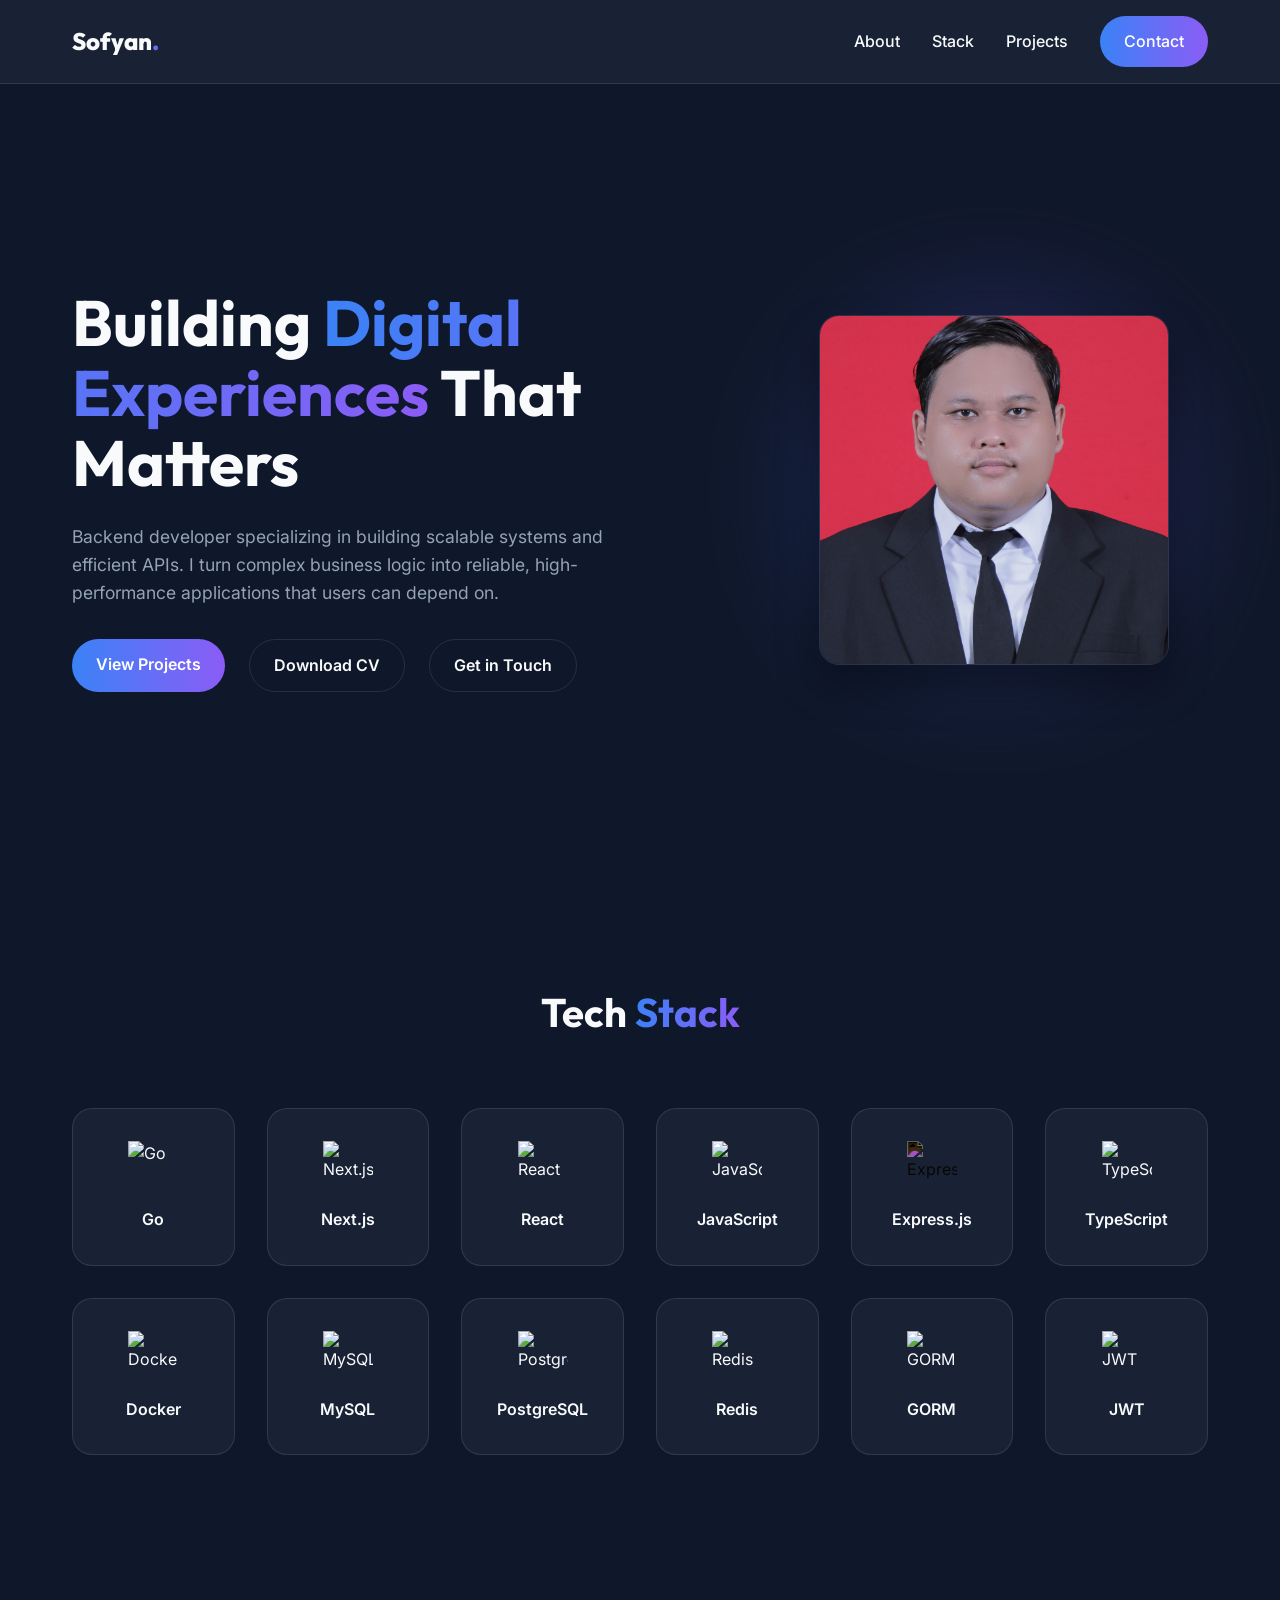
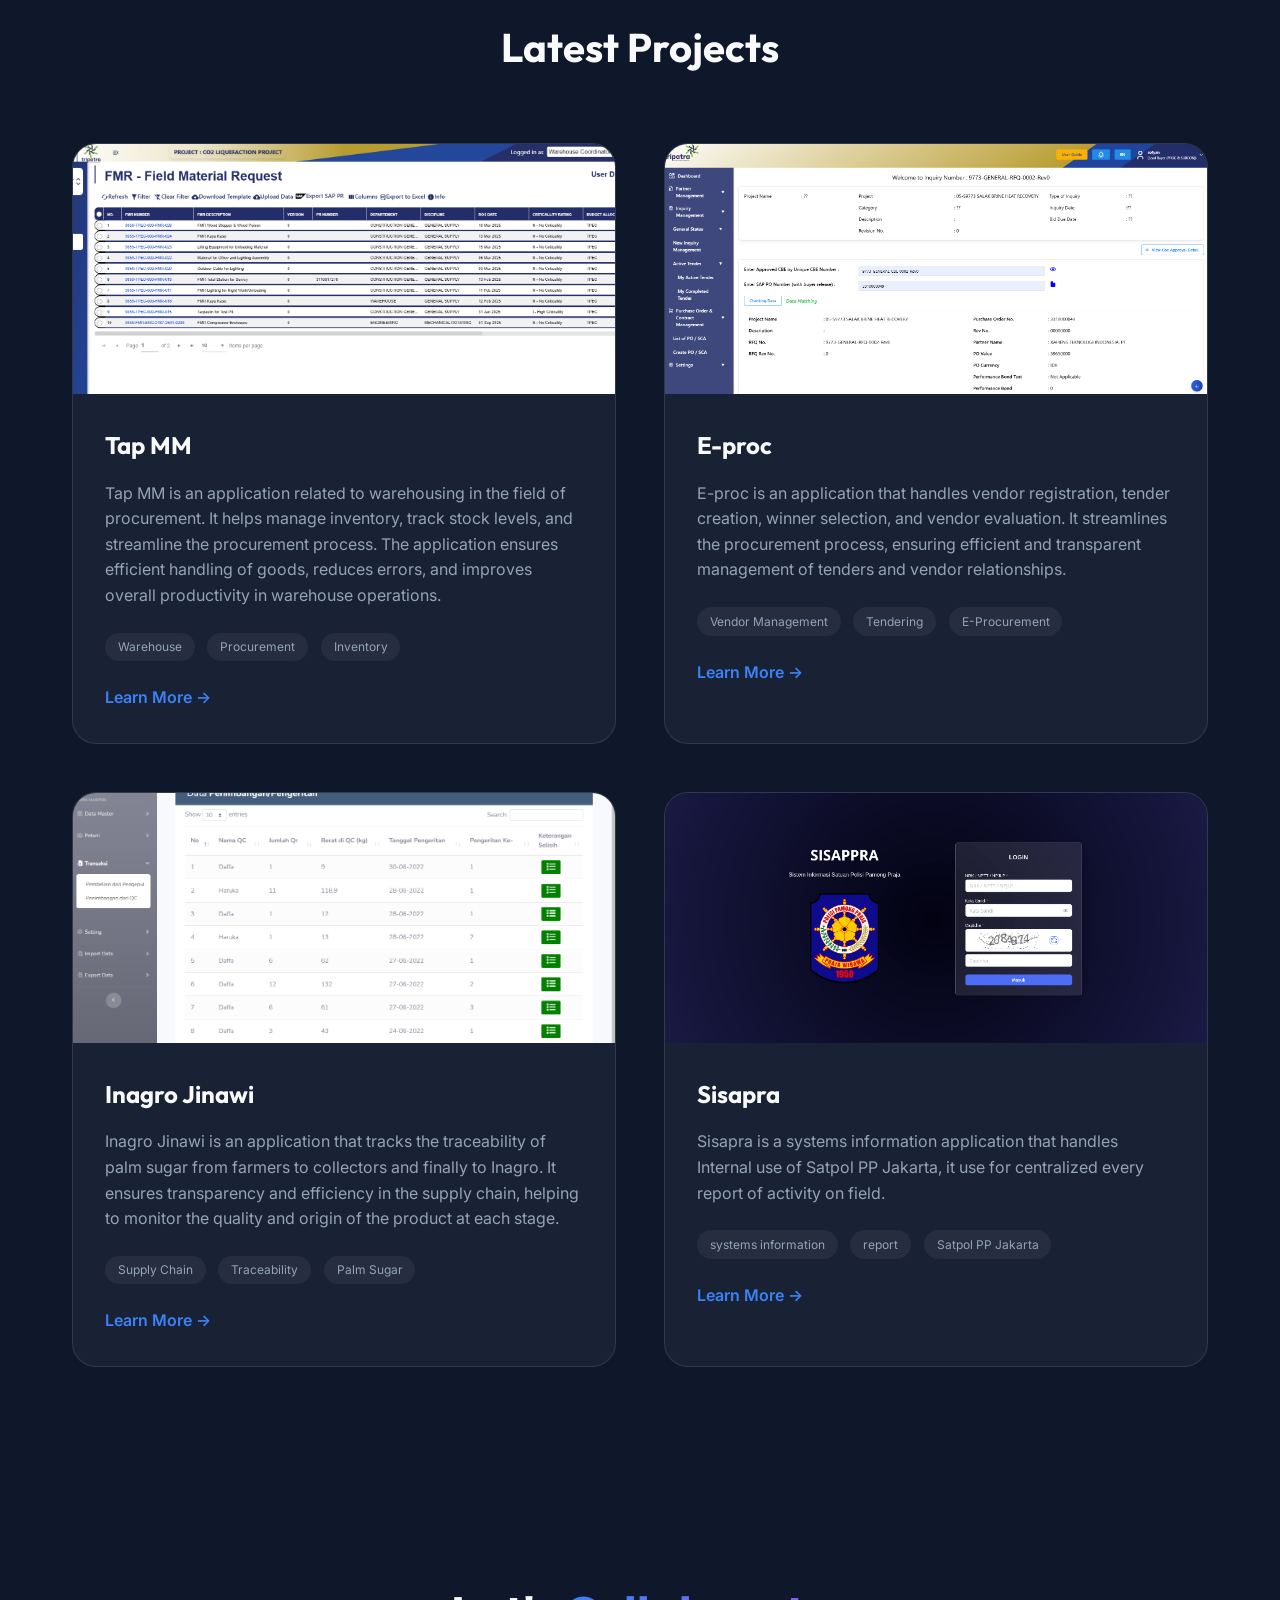
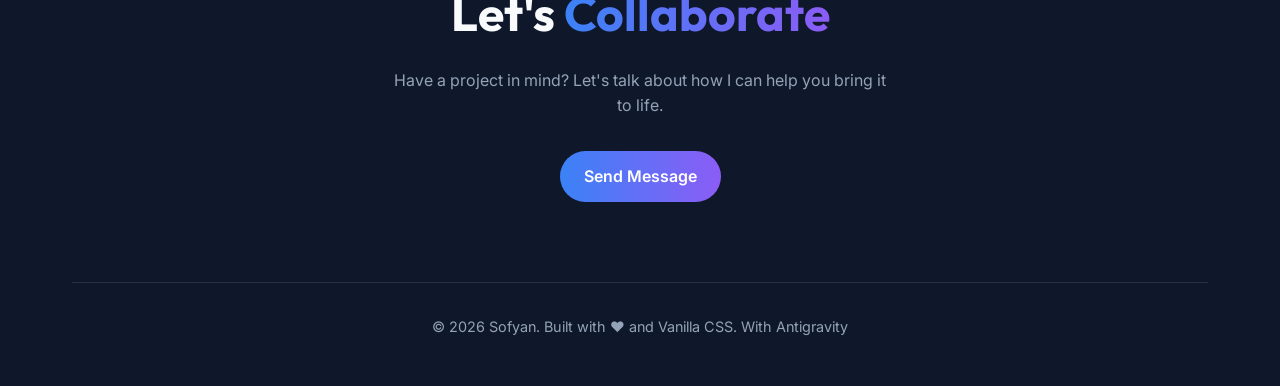
==== index.html @ 95cfdc83 "initial commit" ====
<!DOCTYPE html>
<html lang="en">

<head>
    <meta charset="UTF-8">
    <meta name="viewport" content="width=device-width, initial-scale=1.0">
    <title>Sofyan | Backend Developer Portfolio | Scalable Systems & APIs</title>

    <!-- SEO Meta Tags -->
    <meta name="description"
        content="Sofyan Wanadi is a Backend Developer specializing in Go, Next.js, and high-performance system architecture. Explore projects like Tap MM, E-proc, and Inagro Jinawi.">
    <meta name="keywords"
        content="Backend Developer, Go Developer, Next.js Portfolio, Sofyan Wanadi, Software Engineer Jakarta, Scalable Systems, API Development">
    <meta name="author" content="Sofyan Wanadi">
    <meta name="location" content="Jakarta, Indonesia, Purwokerto, Banyumas">

    <!-- Open Graph / Facebook -->
    <meta property="og:type" content="website">
    <meta property="og:url" content="nayfos.tech">
    <meta property="og:title" content="Sofyan | Backend Developer Portfolio">
    <meta property="og:description"
        content="Building digital experiences that matter with high-performance backend systems.">
    <meta property="og:image" content="nayfos.tech">

    <!-- Twitter -->
    <!-- <meta property="twitter:card" content="summary_large_image">
    <meta property="twitter:url" content="nayfos.tech">
    <meta property="twitter:title" content="Sofyan | Backend Developer Portfolio">
    <meta property="twitter:description" content="Building digital experiences that matter with high-performance backend systems.">
    <meta property="twitter:image" content="https://sofyan.dev/profile.jpg"> -->

    <link rel="preconnect" href="https://fonts.googleapis.com">
    <link rel="preconnect" href="https://fonts.gstatic.com" crossorigin>
    <link
        href="https://fonts.googleapis.com/css2?family=Outfit:wght@300;400;600;800&family=Inter:wght@300;400;500;600&display=swap"
        rel="stylesheet">
    <link rel="stylesheet" href="style.css">
</head>

<body>
    <nav class="navbar">
        <div class="container">
            <h1 class="logo">Sofyan<span class="accent">.</span></h1>
            <ul class="nav-links">
                <li><a href="#about">About</a></li>
                <li><a href="#stack">Stack</a></li>
                <li><a href="#projects">Projects</a></li>
                <li><a href="#contact" class="btn-primary">Contact</a></li>
            </ul>
        </div>
    </nav>

    <header id="about" class="hero">
        <div class="container">
            <div class="hero-content">
                <!-- <span class="badge">Available for Work</span> -->
                <h2 class="hero-title">Building <span class="accent">Digital Experiences</span> That Matters</h2>
                <p class="hero-subtitle">Backend developer specializing in building scalable systems and efficient APIs.
                    I turn complex business logic into reliable, high-performance applications that users can depend on.
                </p>
                <div class="hero-actions">
                    <a href="#projects" class="btn-primary">View Projects</a>
                    <a href="cv.pdf" class="btn-secondary" download>Download CV</a>
                    <a href="#contact" class="btn-secondary">Get in Touch</a>
                </div>
            </div>
            <div class="hero-image">
                <div class="image-wrapper">
                    <img src="18.11.0120_Sofyan Wanadi.jpg" alt="Sofyan Profile" class="profile-img">
                    <div class="blob"></div>
                </div>
            </div>
        </div>
    </header>

    <section id="stack" class="stack">
        <div class="container">
            <h2 class="section-title">Tech <span class="accent">Stack</span></h2>
            <div class="stack-grid">
                <div class="stack-card">
                    <img src="https://cdn.jsdelivr.net/gh/devicons/devicon/icons/go/go-original.svg" alt="Go">
                    <span>Go</span>
                </div>
                <div class="stack-card">
                    <img src="https://cdn.jsdelivr.net/gh/devicons/devicon/icons/nextjs/nextjs-original.svg"
                        alt="Next.js">
                    <span>Next.js</span>
                </div>
                <div class="stack-card">
                    <img src="https://cdn.jsdelivr.net/gh/devicons/devicon/icons/react/react-original.svg" alt="React">
                    <span>React</span>
                </div>
                <div class="stack-card">
                    <img src="https://cdn.jsdelivr.net/gh/devicons/devicon/icons/javascript/javascript-original.svg"
                        alt="JavaScript">
                    <span>JavaScript</span>
                </div>
                <div class="stack-card">
                    <img src="https://cdn.jsdelivr.net/gh/devicons/devicon/icons/express/express-original.svg"
                        alt="Express.js" style="filter: invert(1);">
                    <span>Express.js</span>
                </div>
                <div class="stack-card">
                    <img src="https://cdn.jsdelivr.net/gh/devicons/devicon/icons/typescript/typescript-original.svg"
                        alt="TypeScript">
                    <span>TypeScript</span>
                </div>
                <div class="stack-card">
                    <img src="https://cdn.jsdelivr.net/gh/devicons/devicon/icons/docker/docker-original.svg"
                        alt="Docker">
                    <span>Docker</span>
                </div>
                <div class="stack-card">
                    <img src="https://cdn.jsdelivr.net/gh/devicons/devicon/icons/mysql/mysql-original.svg" alt="MySQL">
                    <span>MySQL</span>
                </div>
                <div class="stack-card">
                    <img src="https://cdn.jsdelivr.net/gh/devicons/devicon/icons/postgresql/postgresql-original.svg"
                        alt="PostgreSQL">
                    <span>PostgreSQL</span>
                </div>
                <div class="stack-card">
                    <img src="https://cdn.jsdelivr.net/gh/devicons/devicon/icons/redis/redis-original.svg" alt="Redis">
                    <span>Redis</span>
                </div>
                <div class="stack-card">
                    <img src="https://cdn.jsdelivr.net/gh/devicons/devicon/icons/go/go-original.svg" alt="GORM">
                    <span>GORM</span>
                </div>
                <div class="stack-card">
                    <img src="https://cdn.jsdelivr.net/gh/devicons/devicon/icons/auth0/auth0-original.svg" alt="JWT">
                    <span>JWT</span>
                </div>
            </div>
        </div>
    </section>

    <section id="projects" class="projects">
        <div class="container">
            <h2 class="section-title">Latest <span>Projects</span></h2>
            <div class="projects-grid">
                <div class="project-card">
                    <div class="project-image">
                        <img src="tapmm.png" alt="Tap MM">
                    </div>
                    <div class="project-info">
                        <h3>Tap MM</h3>
                        <p>Tap MM is an application related to warehousing in the field of procurement. It helps manage
                            inventory, track stock levels, and streamline the procurement process. The application
                            ensures efficient handling of goods, reduces errors, and improves overall productivity in
                            warehouse operations.</p>
                        <div class="project-tags">
                            <span>Warehouse</span>
                            <span>Procurement</span>
                            <span>Inventory</span>
                        </div>
                        <a href="article.html?project=tapmm" class="project-link">Learn More &rarr;</a>
                    </div>
                </div>
                <div class="project-card">
                    <div class="project-image">
                        <img src="eproc.png" alt="E-proc">
                    </div>
                    <div class="project-info">
                        <h3>E-proc</h3>
                        <p>E-proc is an application that handles vendor registration, tender creation, winner selection,
                            and vendor evaluation. It streamlines the procurement process, ensuring efficient and
                            transparent management of tenders and vendor relationships.</p>
                        <div class="project-tags">
                            <span>Vendor Management</span>
                            <span>Tendering</span>
                            <span>E-Procurement</span>
                        </div>
                        <a href="article.html?project=eproc" class="project-link">Learn More &rarr;</a>
                    </div>
                </div>
                <div class="project-card">
                    <div class="project-image">
                        <img src="inagro.png" alt="Inagro Jinawi">
                    </div>
                    <div class="project-info">
                        <h3>Inagro Jinawi</h3>
                        <p>Inagro Jinawi is an application that tracks the traceability of palm sugar from farmers to
                            collectors and finally to Inagro. It ensures transparency and efficiency in the supply
                            chain, helping to monitor the quality and origin of the product at each stage.</p>
                        <div class="project-tags">
                            <span>Supply Chain</span>
                            <span>Traceability</span>
                            <span>Palm Sugar</span>
                        </div>
                        <a href="article.html?project=inagro" class="project-link">Learn More &rarr;</a>
                    </div>
                </div>
                <div class="project-card">
                    <div class="project-image">
                        <img src="sisappra.png" alt="Sisapra">
                    </div>
                    <div class="project-info">
                        <h3>Sisapra</h3>
                        <p>Sisapra is a systems information application that handles Internal use of Satpol PP Jakarta,
                            it use for centralized every report of activity on field.</p>
                        <div class="project-tags">
                            <span>systems information</span>
                            <span>report</span>
                            <span>Satpol PP Jakarta</span>
                        </div>
                        <a href="article.html?project=sisapra" class="project-link">Learn More &rarr;</a>
                    </div>
                </div>
            </div>
        </div>
    </section>

    <footer id="contact">
        <div class="container">
            <div class="footer-content">
                <h2>Let's <span class="accent">Collaborate</span></h2>
                <p>Have a project in mind? Let's talk about how I can help you bring it to life.</p>
                <a href="mailto:sofyanwanadi6@gmail.com" class="btn-primary">Send Message</a>
            </div>
            <div class="footer-bottom">
                <p>&copy; 2026 Sofyan. Built with ❤️ and Vanilla CSS. With Antigravity</p>
            </div>
        </div>
    </footer>
</body>

</html>
---- style.css ----
:root {
    --bg-color: #0f172a;
    --fg-color: #f8fafc;
    --accent-color: #3b82f6;
    --second-accent: #8b5cf6;
    --glass-bg: rgba(30, 41, 59, 0.7);
    --glass-border: rgba(255, 255, 255, 0.1);
    --text-muted: #94a3b8;
    --transition: all 0.3s cubic-bezier(0.4, 0, 0.2, 1);
}

* {
    margin: 0;
    padding: 0;
    box-sizing: border-box;
}

html {
    scroll-behavior: smooth;
}

body {
    background-color: var(--bg-color);
    color: var(--fg-color);
    font-family: 'Inter', sans-serif;
    line-height: 1.6;
    overflow-x: hidden;
}

h1,
h2,
h3,
.logo {
    font-family: 'Outfit', sans-serif;
}

.container {
    max-width: 1200px;
    margin: 0 auto;
    padding: 0 2rem;
}

.accent {
    color: var(--accent-color);
    background: linear-gradient(to right, var(--accent-color), var(--second-accent));
    -webkit-background-clip: text;
    background-clip: text;
    -webkit-text-fill-color: transparent;
}

/* Navbar */
.navbar {
    position: fixed;
    top: 0;
    width: 100%;
    background: var(--glass-bg);
    backdrop-filter: blur(10px);
    border-bottom: 1px solid var(--glass-border);
    z-index: 1000;
    padding: 1rem 0;
}

.navbar .container {
    display: flex;
    justify-content: space-between;
    align-items: center;
}

.logo {
    font-size: 1.5rem;
    font-weight: 800;
}

.nav-links {
    display: flex;
    list-style: none;
    align-items: center;
    gap: 2rem;
}

.nav-links a {
    text-decoration: none;
    color: var(--fg-color);
    font-weight: 500;
    transition: var(--transition);
}

.nav-links a:hover {
    color: var(--accent-color);
}

/* Buttons */
.btn-primary {
    background: linear-gradient(to right, var(--accent-color), var(--second-accent));
    color: white !important;
    padding: 0.8rem 1.5rem;
    border-radius: 50px;
    text-decoration: none;
    font-weight: 600;
    transition: var(--transition);
    display: inline-block;
}

.btn-primary:hover {
    transform: translateY(-3px);
    box-shadow: 0 10px 20px rgba(59, 130, 246, 0.3);
}

.btn-secondary {
    border: 1px solid var(--glass-border);
    color: var(--fg-color);
    padding: 0.8rem 1.5rem;
    border-radius: 50px;
    text-decoration: none;
    font-weight: 600;
    transition: var(--transition);
    display: inline-block;
}

.btn-secondary:hover {
    background: var(--glass-border);
}

/* Hero Section */
.hero {
    padding: 10rem 0 5rem;
    min-height: 100vh;
    display: flex;
    align-items: center;
}

.hero .container {
    display: grid;
    grid-template-columns: 1.2fr 0.8fr;
    gap: 4rem;
    align-items: center;
}

.badge {
    background: rgba(59, 130, 246, 0.1);
    color: var(--accent-color);
    padding: 0.4rem 1rem;
    border-radius: 50px;
    font-size: 0.8rem;
    font-weight: 600;
    border: 1px solid rgba(59, 130, 246, 0.2);
    margin-bottom: 1rem;
    display: inline-block;
}

.hero-title {
    font-size: clamp(2.5rem, 5vw, 4rem);
    line-height: 1.1;
    margin-bottom: 1.5rem;
}

.hero-subtitle {
    font-size: 1.1rem;
    color: var(--text-muted);
    margin-bottom: 2rem;
    max-width: 600px;
}

.hero-actions {
    display: flex;
    gap: 1.5rem;
}

.hero-image {
    position: relative;
    display: flex;
    justify-content: center;
}

.blob {
    width: 300px;
    height: 300px;
    background: linear-gradient(45deg, var(--accent-color), var(--second-accent));
    border-radius: 50%;
    filter: blur(80px);
    opacity: 0.4;
    animation: pulse 10s infinite alternate;
    position: absolute;
    top: 50%;
    left: 50%;
    transform: translate(-50%, -50%);
    z-index: -1;
}

.image-wrapper {
    position: relative;
    width: 350px;
    height: 350px;
    display: flex;
    justify-content: center;
    align-items: center;
}

.profile-img {
    width: 100%;
    height: 100%;
    object-fit: cover;
    border-radius: 20px;
    border: 1px solid var(--glass-border);
    box-shadow: 0 20px 40px rgba(0, 0, 0, 0.4);
    transition: var(--transition);
}

.profile-img:hover {
    transform: translateY(-5px) scale(1.02);
    border-color: var(--accent-color);
}

@keyframes pulse {
    from {
        transform: scale(1);
    }

    to {
        transform: scale(1.2);
    }
}

/* Section Common */
.section-title {
    font-size: 2.5rem;
    text-align: center;
    margin-bottom: 4rem;
}

/* Stack Section */
.stack {
    padding: 5rem 0;
}

.stack-grid {
    display: grid;
    grid-template-columns: repeat(auto-fit, minmax(150px, 1fr));
    gap: 2rem;
}

.stack-card {
    background: var(--glass-bg);
    border: 1px solid var(--glass-border);
    padding: 2rem;
    border-radius: 20px;
    display: flex;
    flex-direction: column;
    align-items: center;
    gap: 1rem;
    transition: var(--transition);
}

.stack-card:hover {
    transform: translateY(-10px);
    border-color: var(--accent-color);
    background: rgba(30, 41, 59, 0.9);
}

.stack-card img {
    width: 50px;
    height: 50px;
}

.stack-card span {
    font-weight: 600;
    background: none;
    -webkit-text-fill-color: var(--fg-color);
    color: var(--fg-color);
}

/* Projects */
.projects {
    padding: 5rem 0;
}

.projects-grid {
    display: grid;
    grid-template-columns: repeat(auto-fit, minmax(350px, 1fr));
    gap: 3rem;
}

.project-card {
    background: var(--glass-bg);
    border: 1px solid var(--glass-border);
    border-radius: 24px;
    overflow: hidden;
    transition: var(--transition);
}

.project-card:hover {
    transform: translateY(-10px);
    border-color: var(--accent-color);
}

.project-image {
    width: 100%;
    height: 250px;
    overflow: hidden;
}

.project-image img {
    width: 100%;
    height: 100%;
    object-fit: cover;
    transition: var(--transition);
}

.project-card:hover .project-image img {
    transform: scale(1.1);
}

.project-info {
    padding: 2rem;
}

.project-info h3 {
    font-size: 1.5rem;
    margin-bottom: 1rem;
}

.project-info p {
    color: var(--text-muted);
    margin-bottom: 1.5rem;
}

.project-tags {
    display: flex;
    gap: 0.8rem;
    margin-bottom: 1.5rem;
    flex-wrap: wrap;
}

.project-tags span {
    background: rgba(255, 255, 255, 0.05);
    padding: 0.3rem 0.8rem;
    border-radius: 50px;
    font-size: 0.75rem;
    color: var(--text-muted);
    -webkit-text-fill-color: var(--text-muted);
}

.project-link {
    text-decoration: none;
    color: var(--accent-color);
    font-weight: 600;
}

/* Footer */
footer {
    padding: 8rem 0 3rem;
    text-align: center;
}

.footer-content h2 {
    font-size: 3rem;
    margin-bottom: 1rem;
}

.footer-content p {
    color: var(--text-muted);
    max-width: 500px;
    margin: 0 auto 2rem;
}

.footer-bottom {
    margin-top: 5rem;
    padding-top: 2rem;
    border-top: 1px solid var(--glass-border);
    color: var(--text-muted);
    font-size: 0.9rem;
}

/* Article Page Styling */
.article-page {
    background-color: var(--bg-color);
}

.project-detail {
    padding: 8rem 0 5rem;
}

.detail-header {
    margin-bottom: 3rem;
}

.back-link {
    display: inline-block;
    color: var(--text-muted);
    text-decoration: none;
    margin-bottom: 1rem;
    font-weight: 500;
    transition: var(--transition);
}

.back-link:hover {
    color: var(--accent-color);
    transform: translateX(-5px);
}

.detail-title {
    font-size: clamp(2.5rem, 5vw, 4rem);
    margin-bottom: 1.5rem;
}

.detail-gallery {
    margin-bottom: 4rem;
    border-radius: 24px;
    overflow: hidden;
    position: relative;
    box-shadow: 0 30px 60px rgba(0, 0, 0, 0.5);
    border: 1px solid var(--glass-border);
}

.carousel {
    position: relative;
    width: 100%;
    aspect-ratio: 16 / 9;
}

.carousel-inner {
    width: 100%;
    height: 100%;
}

.carousel-item {
    position: absolute;
    top: 0;
    left: 0;
    width: 100%;
    height: 100%;
    opacity: 0;
    transition: opacity 0.5s ease-in-out;
    display: flex;
    justify-content: center;
    align-items: center;
}

.carousel-item.active {
    opacity: 1;
    z-index: 1;
}

.carousel-item img {
    width: 100%;
    height: 100%;
    object-fit: contain;
    background: #1e293b;
}

.carousel-control {
    position: absolute;
    top: 50%;
    transform: translateY(-50%);
    background: rgba(15, 23, 42, 0.7);
    color: white;
    border: none;
    padding: 1.5rem;
    cursor: pointer;
    z-index: 10;
    backdrop-filter: blur(10px);
    transition: var(--transition);
    border-radius: 50%;
    width: 60px;
    height: 60px;
    display: flex;
    justify-content: center;
    align-items: center;
    font-size: 1.5rem;
}

.carousel-control:hover {
    background: var(--accent-color);
}

.carousel-control.prev { left: 2rem; }
.carousel-control.next { right: 2rem; }

.detail-content {
    display: grid;
    grid-template-columns: 1.5fr 1fr;
    gap: 4rem;
}

.detail-info h2 {
    font-size: 2rem;
    margin-bottom: 1.5rem;
}

.detail-info p {
    font-size: 1.2rem;
    color: var(--text-muted);
    line-height: 1.8;
}

.detail-sidebar {
    display: flex;
    flex-direction: column;
    gap: 2rem;
}

.sidebar-box {
    background: var(--glass-bg);
    border: 1px solid var(--glass-border);
    padding: 2.5rem;
    border-radius: 20px;
}

.sidebar-box h3 {
    font-size: 1.25rem;
    margin-bottom: 1.5rem;
}

.tech-list {
    display: flex;
    flex-wrap: wrap;
    gap: 1rem;
}

.tech-item {
    background: rgba(255, 255, 255, 0.05);
    padding: 0.5rem 1rem;
    border-radius: 10px;
    border: 1px solid var(--glass-border);
    color: var(--fg-color);
    font-size: 0.9rem;
    font-weight: 500;
}

@media (max-width: 968px) {
    .detail-content {
        grid-template-columns: 1fr;
    }
}

/* Responsiveness */
@media (max-width: 968px) {
    .hero .container {
        grid-template-columns: 1fr;
        text-align: center;
    }

    .hero-content {
        display: flex;
        flex-direction: column;
        align-items: center;
    }

    .hero-actions {
        justify-content: center;
    }

    .nav-links {
        display: none;
        /* In a real app, implement a burger menu */
    }
}

@media (max-width: 768px) {
    .projects-grid {
        grid-template-columns: 1fr;
    }
}
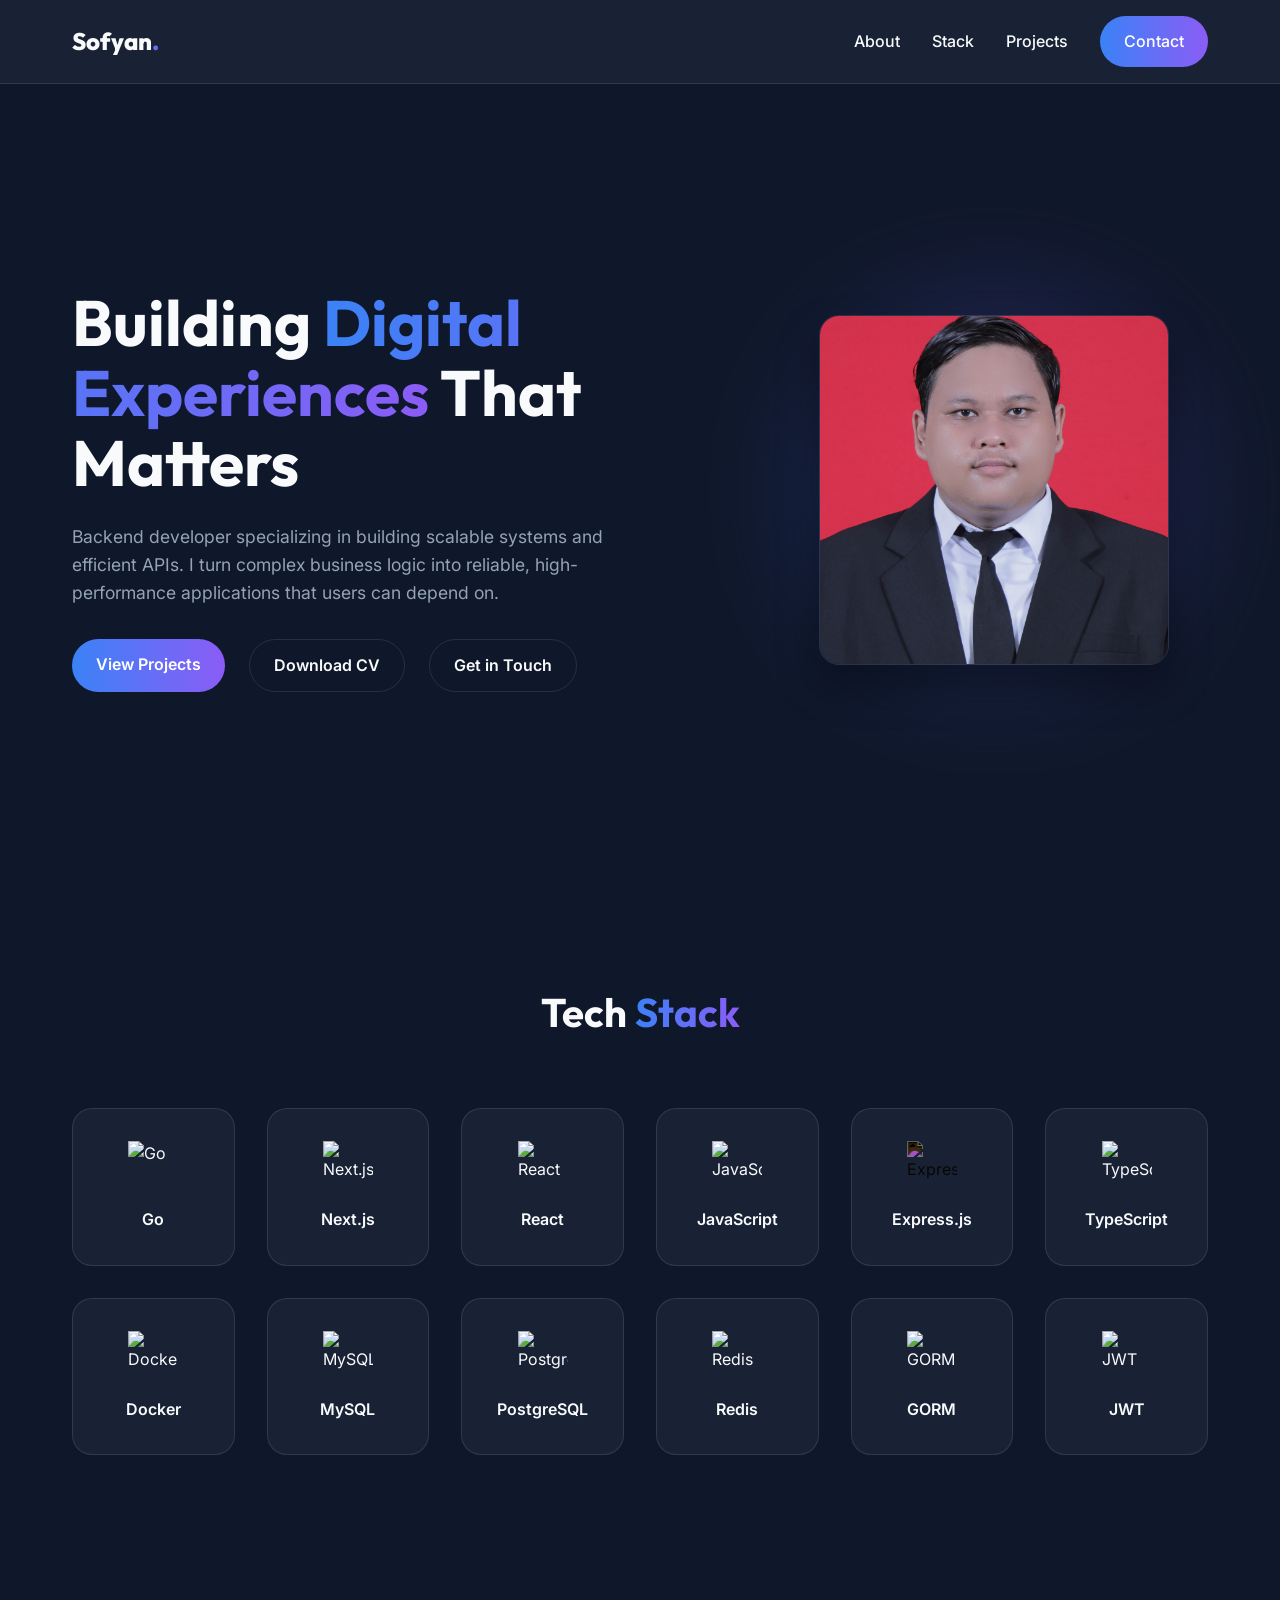
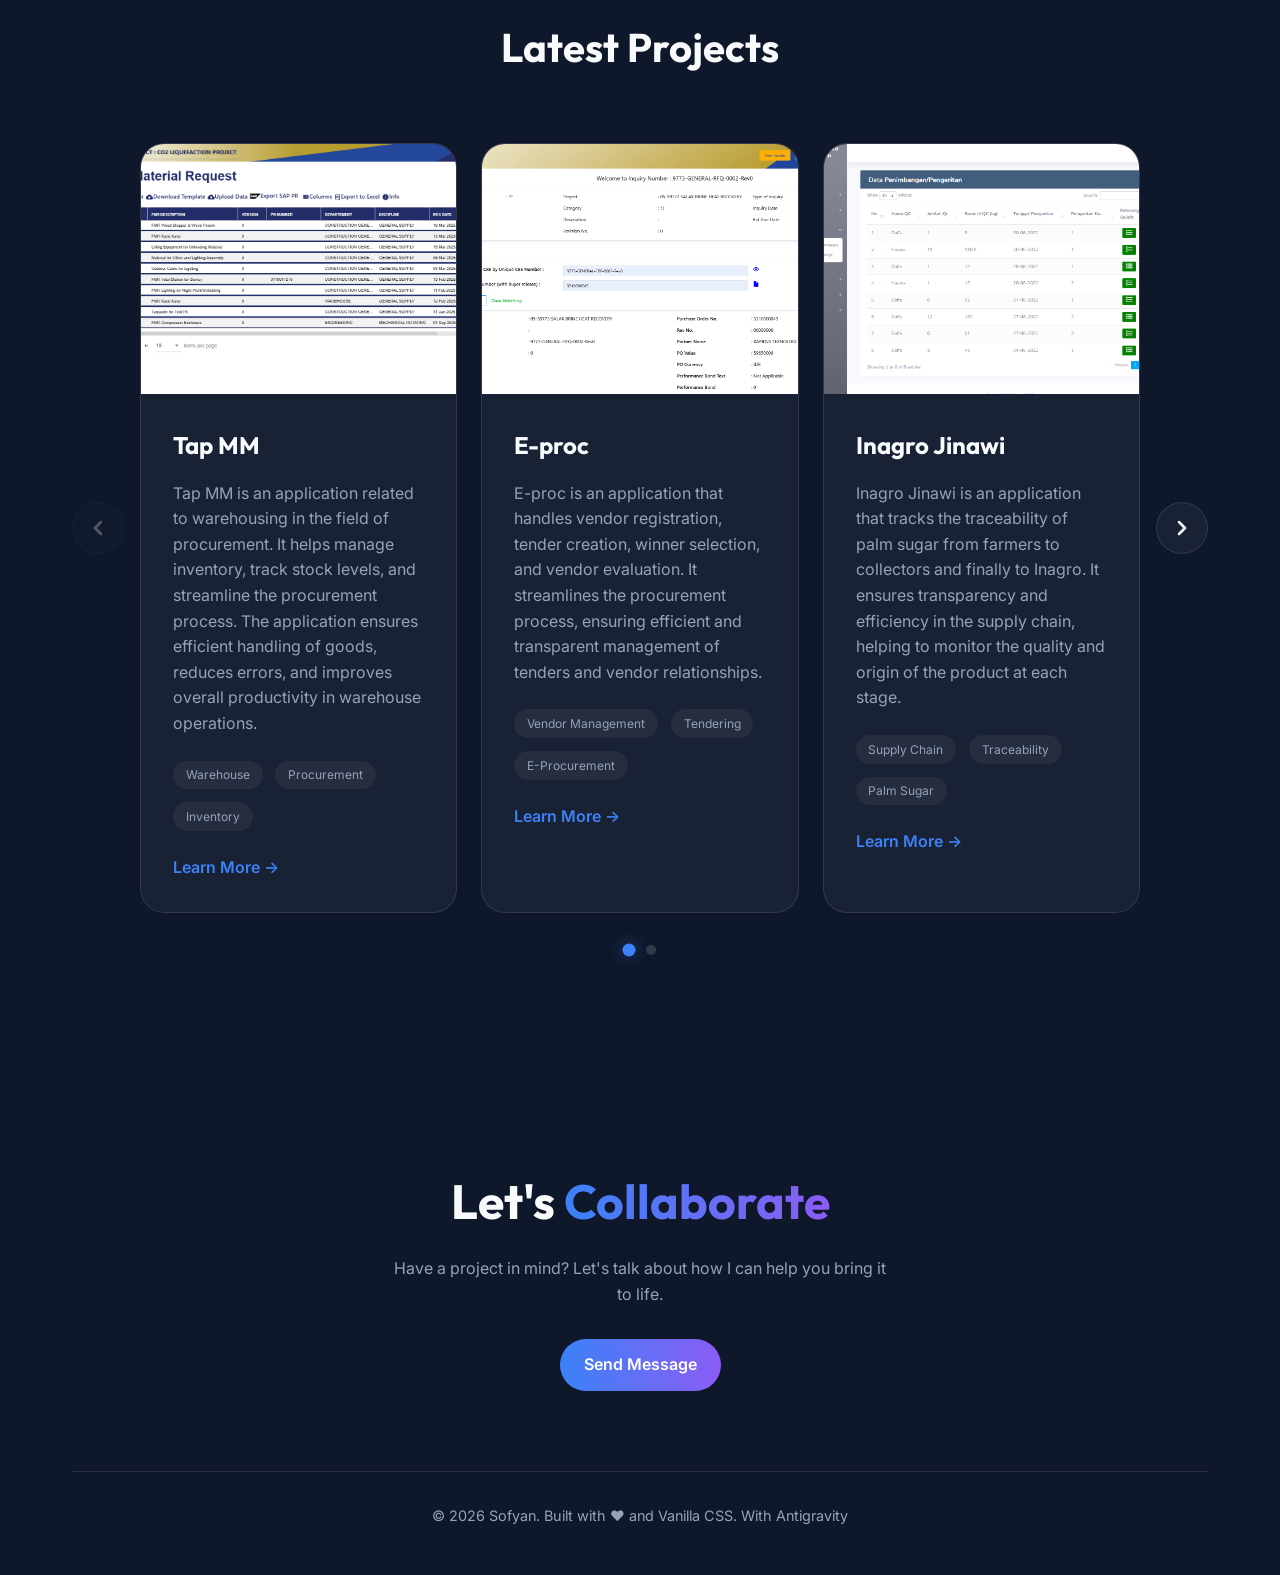
==== commit f8d3ba90: "feat: replace project grid with a responsive carousel component" ====
--- a/index.html
+++ b/index.html
@@ -5,6 +5,7 @@
     <meta charset="UTF-8">
     <meta name="viewport" content="width=device-width, initial-scale=1.0">
     <title>Sofyan | Backend Developer Portfolio | Scalable Systems & APIs</title>
+    <link rel="icon" href="http://nayfos.tech/18.11.0120_Sofyan%20Wanadi.jpg">
 
     <!-- SEO Meta Tags -->
     <meta name="description"
@@ -13,14 +14,14 @@
         content="Backend Developer, Go Developer, Next.js Portfolio, Sofyan Wanadi, Software Engineer Jakarta, Scalable Systems, API Development">
     <meta name="author" content="Sofyan Wanadi">
     <meta name="location" content="Jakarta, Indonesia, Purwokerto, Banyumas">
-
+    <meta name="job" content="software Developer, Backend Developer">
     <!-- Open Graph / Facebook -->
     <meta property="og:type" content="website">
     <meta property="og:url" content="nayfos.tech">
     <meta property="og:title" content="Sofyan | Backend Developer Portfolio">
     <meta property="og:description"
         content="Building digital experiences that matter with high-performance backend systems.">
-    <meta property="og:image" content="nayfos.tech">
+    <meta property="og:image" content="http://nayfos.tech/18.11.0120_Sofyan%20Wanadi.jpg">
 
     <!-- Twitter -->
     <!-- <meta property="twitter:card" content="summary_large_image">
@@ -138,78 +139,189 @@
     <section id="projects" class="projects">
         <div class="container">
             <h2 class="section-title">Latest <span>Projects</span></h2>
-            <div class="projects-grid">
-                <div class="project-card">
-                    <div class="project-image">
-                        <img src="tapmm.png" alt="Tap MM">
+            <div class="projects-carousel-wrapper">
+                <button class="projects-carousel-btn prev" id="projectsPrev" aria-label="Previous projects">
+                    <svg width="24" height="24" viewBox="0 0 24 24" fill="none" stroke="currentColor" stroke-width="2.5"
+                        stroke-linecap="round" stroke-linejoin="round">
+                        <polyline points="15 18 9 12 15 6"></polyline>
+                    </svg>
+                </button>
+                <div class="projects-carousel-viewport" id="projectsViewport">
+                    <div class="projects-carousel-track" id="projectsTrack">
+                        <div class="project-card">
+                            <div class="project-image">
+                                <img src="tapmm.png" alt="Tap MM">
+                            </div>
+                            <div class="project-info">
+                                <h3>Tap MM</h3>
+                                <p>Tap MM is an application related to warehousing in the field of procurement. It helps
+                                    manage
+                                    inventory, track stock levels, and streamline the procurement process. The
+                                    application
+                                    ensures efficient handling of goods, reduces errors, and improves overall
+                                    productivity in
+                                    warehouse operations.</p>
+                                <div class="project-tags">
+                                    <span>Warehouse</span>
+                                    <span>Procurement</span>
+                                    <span>Inventory</span>
+                                </div>
+                                <a href="article.html?project=tapmm" class="project-link">Learn More &rarr;</a>
+                            </div>
+                        </div>
+                        <div class="project-card">
+                            <div class="project-image">
+                                <img src="eproc.png" alt="E-proc">
+                            </div>
+                            <div class="project-info">
+                                <h3>E-proc</h3>
+                                <p>E-proc is an application that handles vendor registration, tender creation, winner
+                                    selection,
+                                    and vendor evaluation. It streamlines the procurement process, ensuring efficient
+                                    and
+                                    transparent management of tenders and vendor relationships.</p>
+                                <div class="project-tags">
+                                    <span>Vendor Management</span>
+                                    <span>Tendering</span>
+                                    <span>E-Procurement</span>
+                                </div>
+                                <a href="article.html?project=eproc" class="project-link">Learn More &rarr;</a>
+                            </div>
+                        </div>
+                        <div class="project-card">
+                            <div class="project-image">
+                                <img src="inagro.png" alt="Inagro Jinawi">
+                            </div>
+                            <div class="project-info">
+                                <h3>Inagro Jinawi</h3>
+                                <p>Inagro Jinawi is an application that tracks the traceability of palm sugar from
+                                    farmers to
+                                    collectors and finally to Inagro. It ensures transparency and efficiency in the
+                                    supply
+                                    chain, helping to monitor the quality and origin of the product at each stage.</p>
+                                <div class="project-tags">
+                                    <span>Supply Chain</span>
+                                    <span>Traceability</span>
+                                    <span>Palm Sugar</span>
+                                </div>
+                                <a href="article.html?project=inagro" class="project-link">Learn More &rarr;</a>
+                            </div>
+                        </div>
+                        <div class="project-card">
+                            <div class="project-image">
+                                <img src="sisappra.png" alt="Sisapra">
+                            </div>
+                            <div class="project-info">
+                                <h3>Sisapra</h3>
+                                <p>Sisapra is a systems information application that handles Internal use of Satpol PP
+                                    Jakarta,
+                                    it use for centralized every report of activity on field.</p>
+                                <div class="project-tags">
+                                    <span>systems information</span>
+                                    <span>report</span>
+                                    <span>Satpol PP Jakarta</span>
+                                </div>
+                                <a href="article.html?project=sisapra" class="project-link">Learn More &rarr;</a>
+                            </div>
+                        </div>
                     </div>
-                    <div class="project-info">
-                        <h3>Tap MM</h3>
-                        <p>Tap MM is an application related to warehousing in the field of procurement. It helps manage
-                            inventory, track stock levels, and streamline the procurement process. The application
-                            ensures efficient handling of goods, reduces errors, and improves overall productivity in
-                            warehouse operations.</p>
-                        <div class="project-tags">
-                            <span>Warehouse</span>
-                            <span>Procurement</span>
-                            <span>Inventory</span>
-                        </div>
-                        <a href="article.html?project=tapmm" class="project-link">Learn More &rarr;</a>
-                    </div>
-                </div>
-                <div class="project-card">
-                    <div class="project-image">
-                        <img src="eproc.png" alt="E-proc">
-                    </div>
-                    <div class="project-info">
-                        <h3>E-proc</h3>
-                        <p>E-proc is an application that handles vendor registration, tender creation, winner selection,
-                            and vendor evaluation. It streamlines the procurement process, ensuring efficient and
-                            transparent management of tenders and vendor relationships.</p>
-                        <div class="project-tags">
-                            <span>Vendor Management</span>
-                            <span>Tendering</span>
-                            <span>E-Procurement</span>
-                        </div>
-                        <a href="article.html?project=eproc" class="project-link">Learn More &rarr;</a>
-                    </div>
-                </div>
-                <div class="project-card">
-                    <div class="project-image">
-                        <img src="inagro.png" alt="Inagro Jinawi">
-                    </div>
-                    <div class="project-info">
-                        <h3>Inagro Jinawi</h3>
-                        <p>Inagro Jinawi is an application that tracks the traceability of palm sugar from farmers to
-                            collectors and finally to Inagro. It ensures transparency and efficiency in the supply
-                            chain, helping to monitor the quality and origin of the product at each stage.</p>
-                        <div class="project-tags">
-                            <span>Supply Chain</span>
-                            <span>Traceability</span>
-                            <span>Palm Sugar</span>
-                        </div>
-                        <a href="article.html?project=inagro" class="project-link">Learn More &rarr;</a>
-                    </div>
-                </div>
-                <div class="project-card">
-                    <div class="project-image">
-                        <img src="sisappra.png" alt="Sisapra">
-                    </div>
-                    <div class="project-info">
-                        <h3>Sisapra</h3>
-                        <p>Sisapra is a systems information application that handles Internal use of Satpol PP Jakarta,
-                            it use for centralized every report of activity on field.</p>
-                        <div class="project-tags">
-                            <span>systems information</span>
-                            <span>report</span>
-                            <span>Satpol PP Jakarta</span>
-                        </div>
-                        <a href="article.html?project=sisapra" class="project-link">Learn More &rarr;</a>
-                    </div>
-                </div>
-            </div>
+                </div>
+                <button class="projects-carousel-btn next" id="projectsNext" aria-label="Next projects">
+                    <svg width="24" height="24" viewBox="0 0 24 24" fill="none" stroke="currentColor" stroke-width="2.5"
+                        stroke-linecap="round" stroke-linejoin="round">
+                        <polyline points="9 18 15 12 9 6"></polyline>
+                    </svg>
+                </button>
+            </div>
+            <div class="projects-carousel-dots" id="projectsDots"></div>
         </div>
     </section>
+
+    <script>
+        (function () {
+            const track = document.getElementById('projectsTrack');
+            const viewport = document.getElementById('projectsViewport');
+            const prevBtn = document.getElementById('projectsPrev');
+            const nextBtn = document.getElementById('projectsNext');
+            const dotsContainer = document.getElementById('projectsDots');
+            const cards = track.querySelectorAll('.project-card');
+            const totalCards = cards.length;
+            let currentPage = 0;
+
+            function getPerPage() {
+                const w = window.innerWidth;
+                if (w <= 768) return 1;
+                if (w <= 968) return 2;
+                return 3;
+            }
+
+            function buildDots() {
+                const perPage = getPerPage();
+                const totalPages = Math.ceil(totalCards / perPage);
+                dotsContainer.innerHTML = '';
+
+                if (totalCards <= perPage) {
+                    prevBtn.style.display = 'none';
+                    nextBtn.style.display = 'none';
+                    dotsContainer.style.display = 'none';
+                } else {
+                    prevBtn.style.display = 'flex';
+                    nextBtn.style.display = 'flex';
+                    dotsContainer.style.display = 'flex';
+                }
+
+                for (let i = 0; i < totalPages; i++) {
+                    const dot = document.createElement('button');
+                    dot.classList.add('projects-dot');
+                    dot.setAttribute('aria-label', 'Go to page ' + (i + 1));
+                    if (i === currentPage) dot.classList.add('active');
+                    dot.addEventListener('click', function () {
+                        goToPage(i);
+                    });
+                    dotsContainer.appendChild(dot);
+                }
+            }
+
+            function goToPage(page) {
+                const perPage = getPerPage();
+                const totalPages = Math.ceil(totalCards / perPage);
+                if (page >= totalPages) page = totalPages - 1;
+                if (page < 0) page = 0;
+                currentPage = page;
+
+                const gap = 24;
+                const cardWidth = (viewport.offsetWidth - gap * (perPage - 1)) / perPage;
+                const offset = currentPage * (cardWidth + gap) * perPage;
+                track.style.transform = 'translateX(-' + offset + 'px)';
+
+                dotsContainer.querySelectorAll('.projects-dot').forEach(function (d, idx) {
+                    d.classList.toggle('active', idx === currentPage);
+                });
+
+                prevBtn.classList.toggle('disabled', currentPage === 0);
+                nextBtn.classList.toggle('disabled', currentPage === totalPages - 1);
+            }
+
+            prevBtn.addEventListener('click', function () {
+                if (currentPage > 0) goToPage(currentPage - 1);
+            });
+
+            nextBtn.addEventListener('click', function () {
+                const perPage = getPerPage();
+                const totalPages = Math.ceil(totalCards / perPage);
+                if (currentPage < totalPages - 1) goToPage(currentPage + 1);
+            });
+
+            window.addEventListener('resize', function () {
+                buildDots();
+                goToPage(currentPage);
+            });
+
+            // Initial
+            buildDots();
+            goToPage(0);
+        })();
+    </script>
 
     <footer id="contact">
         <div class="container">
--- a/style.css
+++ b/style.css
@@ -274,10 +274,88 @@
     padding: 5rem 0;
 }
 
-.projects-grid {
-    display: grid;
-    grid-template-columns: repeat(auto-fit, minmax(350px, 1fr));
-    gap: 3rem;
+/* Projects Carousel */
+.projects-carousel-wrapper {
+    display: flex;
+    align-items: center;
+    gap: 1rem;
+    position: relative;
+}
+
+.projects-carousel-viewport {
+    overflow: hidden;
+    flex: 1;
+    border-radius: 24px;
+}
+
+.projects-carousel-track {
+    display: flex;
+    gap: 1.5rem;
+    transition: transform 0.5s cubic-bezier(0.4, 0, 0.2, 1);
+}
+
+.projects-carousel-track .project-card {
+    min-width: calc((100% - 3rem) / 3);
+    max-width: calc((100% - 3rem) / 3);
+    flex-shrink: 0;
+}
+
+.projects-carousel-btn {
+    width: 52px;
+    height: 52px;
+    border-radius: 50%;
+    border: 1px solid var(--glass-border);
+    background: var(--glass-bg);
+    color: var(--fg-color);
+    cursor: pointer;
+    display: flex;
+    align-items: center;
+    justify-content: center;
+    transition: var(--transition);
+    backdrop-filter: blur(10px);
+    flex-shrink: 0;
+    z-index: 2;
+}
+
+.projects-carousel-btn:hover {
+    background: var(--accent-color);
+    border-color: var(--accent-color);
+    transform: scale(1.1);
+    box-shadow: 0 8px 25px rgba(59, 130, 246, 0.3);
+}
+
+.projects-carousel-btn.disabled {
+    opacity: 0.3;
+    cursor: not-allowed;
+    pointer-events: none;
+}
+
+.projects-carousel-dots {
+    display: flex;
+    justify-content: center;
+    gap: 0.75rem;
+    margin-top: 2rem;
+}
+
+.projects-dot {
+    width: 10px;
+    height: 10px;
+    border-radius: 50%;
+    border: none;
+    background: rgba(255, 255, 255, 0.15);
+    cursor: pointer;
+    transition: var(--transition);
+    padding: 0;
+}
+
+.projects-dot.active {
+    background: var(--accent-color);
+    box-shadow: 0 0 12px rgba(59, 130, 246, 0.5);
+    transform: scale(1.3);
+}
+
+.projects-dot:hover:not(.active) {
+    background: rgba(255, 255, 255, 0.35);
 }
 
 .project-card {
@@ -556,8 +634,26 @@
     }
 }
 
+@media (max-width: 968px) {
+    .projects-carousel-track .project-card {
+        min-width: calc((100% - 1.5rem) / 2);
+        max-width: calc((100% - 1.5rem) / 2);
+    }
+}
+
 @media (max-width: 768px) {
-    .projects-grid {
-        grid-template-columns: 1fr;
+    .projects-carousel-track .project-card {
+        min-width: 100%;
+        max-width: 100%;
+    }
+
+    .projects-carousel-btn {
+        width: 40px;
+        height: 40px;
+    }
+
+    .projects-carousel-btn svg {
+        width: 18px;
+        height: 18px;
     }
 }
